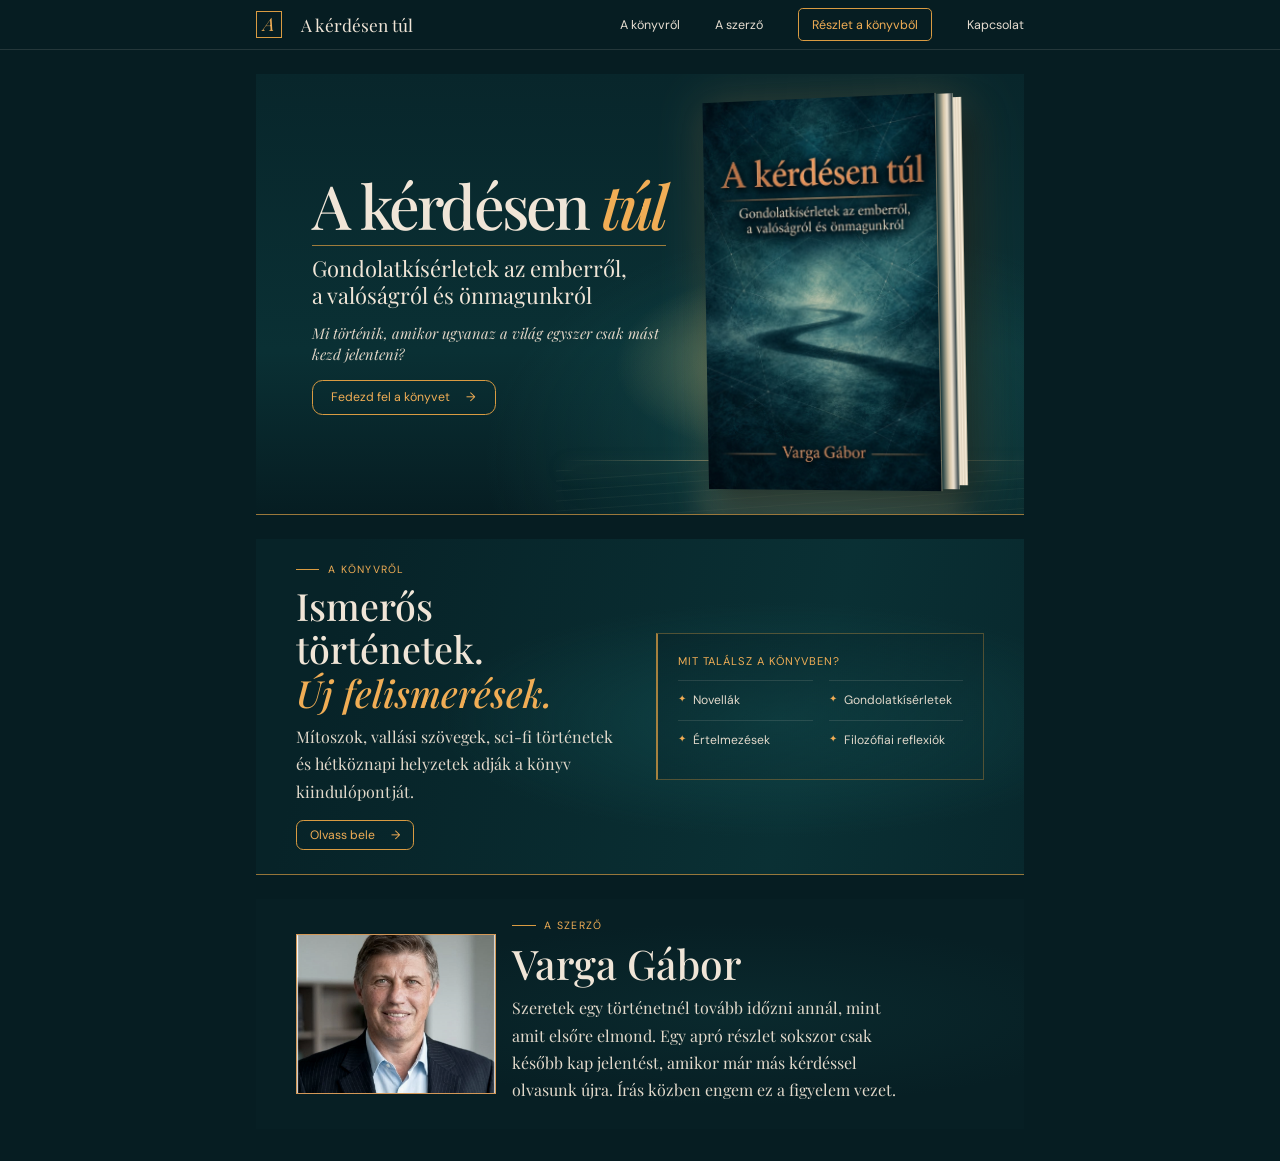
==== index.html @ b34d528b "Add files via upload" ====
<!DOCTYPE html>
<html lang="hu">
  <head>
    <meta charset="UTF-8" />
    <meta name="viewport" content="width=device-width, initial-scale=1.0" />
    <meta
      name="description"
      content="A kérdésen túl – Varga Gábor gondolatkísérletei az emberről, a valóságról és önmagunkról."
    />
    <meta name="theme-color" content="#062126" />
    <title>A kérdésen túl – Varga Gábor</title>
    <link rel="stylesheet" href="styles.css" />
    <script src="app.js" defer></script>
  </head>
  <body class="home-page">
    <header class="site-header">
      <div class="site-header-inner">
        <a class="wordmark" href="#kezdo" aria-label="A kérdésen túl – kezdőlap">
          <span class="wordmark-mark" aria-hidden="true">A</span>
          <span>A kérdésen túl</span>
        </a>
        <button
          class="menu-toggle"
          type="button"
          aria-expanded="false"
          aria-controls="primary-navigation"
          aria-label="Navigáció megnyitása"
        >
          <span></span>
          <span></span>
        </button>
        <nav class="navigation" id="primary-navigation" aria-label="Fő navigáció">
          <a href="#konyv">A könyvről</a>
          <a href="#szerzo">A szerző</a>
          <a class="nav-cta" href="reszlet.html">Részlet a könyvből</a>
          <a href="kapcsolat.html">Kapcsolat</a>
        </nav>
      </div>
    </header>

    <main>
      <section class="hero" id="kezdo" aria-labelledby="hero-title">
        <div class="hero-copy">
          <h1 id="hero-title">A kérdésen <em>túl</em></h1>
          <p class="hero-subtitle">
            Gondolatkísérletek az emberről,<br />
            a valóságról és önmagunkról
          </p>
          <p class="hero-question">
            Mi történik, amikor ugyanaz a világ egyszer csak mást kezd jelenteni?
          </p>
          <a class="button" href="#konyv">
            Fedezd fel a könyvet <span aria-hidden="true">→</span>
          </a>
        </div>
        <div class="hero-art" aria-label="A kérdésen túl című könyv">
          <div class="book-mockup">
            <span class="book-pages" aria-hidden="true"></span>
            <img
              class="book-cover"
              src="images/borito.png"
              alt="A kérdésen túl könyv borítója, Varga Gábor nevével"
              fetchpriority="high"
            />
            <span class="book-spine" aria-hidden="true"></span>
          </div>
        </div>
      </section>

      <section class="book-section" id="konyv" aria-labelledby="book-title">
        <div class="section-inner">
          <div class="section-copy">
            <p class="eyebrow"><span></span> A könyvről</p>
            <h2 id="book-title">Ismerős történetek.<br /><em>Új felismerések.</em></h2>
            <p>
              Mítoszok, vallási szövegek, sci-fi történetek és hétköznapi
              helyzetek adják a könyv kiindulópontját.
            </p>
            <a class="button" href="reszlet.html">
              Olvass bele <span aria-hidden="true">→</span>
            </a>
          </div>
          <aside class="book-art" aria-labelledby="book-highlights-title">
            <h3 class="book-highlights-title" id="book-highlights-title">
              Mit találsz a könyvben?
            </h3>
            <ul class="book-highlights" aria-label="A könyv tartalmi elemei">
              <li>Novellák</li>
              <li>Gondolatkísérletek</li>
              <li>Értelmezések</li>
              <li>Filozófiai reflexiók</li>
            </ul>
          </aside>
        </div>
      </section>

      <section class="author-section" id="szerzo" aria-labelledby="author-title">
        <div class="author-inner">
          <img
            class="author-photo"
            src="images/fénykép.png"
            alt="Varga Gábor szerző portréja"
            loading="lazy"
          />
          <div class="author-copy">
            <p class="eyebrow"><span></span> A szerző</p>
            <h2 id="author-title">Varga Gábor</h2>
            <p>
              Szeretek egy történetnél tovább időzni annál, mint amit elsőre
              elmond. Egy apró részlet sokszor csak később kap jelentést, amikor
              már más kérdéssel olvasunk újra. Írás közben engem ez a figyelem
              vezet.
            </p>
          </div>
        </div>
      </section>
    </main>
  </body>
</html>
---- styles.css ----
@import url("https://fonts.googleapis.com/css2?family=DM+Sans:wght@400;500;600&family=Playfair+Display:ital,wght@0,500;0,600;1,500;1,600&display=swap");

:root {
  color-scheme: dark;
  --night: #061d22;
  --deep-teal: #08272c;
  --teal: #0c373b;
  --paper: #f0e5d7;
  --muted: #c4c6bc;
  --gold: #d99b42;
  --gold-light: #f0ad55;
  --page-gutter: 1rem;
  --content-width: 48rem;
  --serif: "Playfair Display", Georgia, serif;
  --sans: "DM Sans", Arial, sans-serif;
}

* {
  box-sizing: border-box;
}

html {
  scroll-behavior: smooth;
  scroll-padding-top: 5rem;
}

body {
  margin: 0;
  background: var(--night);
  color: var(--paper);
  font-family: var(--serif);
  -webkit-font-smoothing: antialiased;
}

.home-page > main {
  display: grid;
  gap: 1.5rem;
  width: min(calc(100% - 2 * var(--page-gutter)), var(--content-width));
  margin-inline: auto;
  padding: 1.5rem 0 2rem;
}

a {
  color: inherit;
  text-decoration: none;
  -webkit-tap-highlight-color: transparent;
}

a:focus-visible,
button:focus-visible {
  outline: 2px solid var(--gold-light);
  outline-offset: 4px;
}

.site-header {
  position: relative;
  z-index: 3;
  border-bottom: 1px solid rgba(240, 229, 215, 0.13);
  background: #061d22;
}

.site-header-inner {
  display: flex;
  width: min(calc(100% - 2 * var(--page-gutter)), var(--content-width));
  min-height: 49px;
  align-items: center;
  justify-content: space-between;
  margin-inline: auto;
}

.wordmark {
  display: inline-flex;
  align-items: center;
  gap: 1.15rem;
  font-size: 1.08rem;
}

.wordmark-mark {
  display: grid;
  width: 1.65rem;
  height: 1.65rem;
  place-items: center;
  border: 1px solid var(--gold);
  color: var(--gold-light);
  font-size: 1.15rem;
  font-style: italic;
  line-height: 1;
}

.navigation {
  display: flex;
  align-items: center;
  gap: clamp(1.25rem, 3.5vw, 2.2rem);
  color: #e6ddd1;
  font-family: var(--sans);
  font-size: 0.78rem;
}

.navigation a:not(.nav-cta) {
  transition: color 180ms ease;
}

.navigation a:not(.nav-cta):hover {
  color: var(--gold-light);
}

.nav-cta {
  padding: 0.48rem 0.8rem;
  border: 1px solid var(--gold);
  border-radius: 0.3rem;
  color: var(--gold-light);
  transition: background-color 180ms ease;
}

.nav-cta,
.eyebrow {
  font-family: var(--sans);
}

.nav-cta:hover,
.button:hover {
  background-color: rgba(217, 155, 66, 0.14);
}

.menu-toggle {
  display: none;
}

.hero {
  position: relative;
  display: grid;
  min-height: 327px;
  grid-template-columns: 1.1fr 0.9fr;
  align-items: center;
  overflow: hidden;
  padding: 1.5rem clamp(1.25rem, 6vw, 3.5rem);
  border-bottom: 1px solid rgba(217, 155, 66, 0.7);
  background:
    radial-gradient(ellipse at 68% 66%, rgba(162, 162, 112, 0.62), transparent 22%),
    radial-gradient(ellipse at 76% 88%, rgba(31, 115, 113, 0.42), transparent 43%),
    linear-gradient(180deg, #08262b 0%, #0a3034 63%, #061d22 100%);
}

.hero::before {
  position: absolute;
  right: -3%;
  bottom: 12%;
  left: 40%;
  height: 1px;
  background: linear-gradient(90deg, transparent, rgba(237, 199, 139, 0.7), transparent);
  box-shadow:
    0 8px 18px rgba(238, 195, 128, 0.5),
    0 27px 38px rgba(40, 133, 129, 0.25);
  content: "";
}

.hero::after {
  position: absolute;
  right: -5%;
  bottom: -44%;
  left: 39%;
  height: 54%;
  background: repeating-linear-gradient(
    176deg,
    transparent 0,
    rgba(197, 197, 159, 0.08) 1px,
    transparent 2px,
    transparent 10px
  );
  mask-image: linear-gradient(to bottom, rgba(0, 0, 0, 0.8), transparent);
  content: "";
}

.hero-copy,
.hero-art {
  position: relative;
  z-index: 1;
}

.hero-copy {
  padding: 0 0 0.2rem;
}

.hero h1 {
  display: inline-block;
  margin: 0 0 0.55rem;
  padding-bottom: 0.28rem;
  border-bottom: 1px solid rgba(217, 155, 66, 0.72);
  font-size: clamp(2.7rem, 6vw, 3.8rem);
  font-weight: 500;
  letter-spacing: -0.045em;
  line-height: 1.16;
}

h1 em,
h2 em {
  color: var(--gold-light);
  font-weight: 500;
}

.hero-subtitle {
  margin: 0 0 0.85rem;
  font-size: clamp(1.05rem, 2.25vw, 1.37rem);
  line-height: 1.25;
}

.hero-question {
  max-width: 390px;
  margin: 0 0 1rem;
  color: #e0d5c6;
  font-size: 0.92rem;
  font-style: italic;
  line-height: 1.4;
}

.button {
  display: inline-flex;
  min-height: 2.15rem;
  align-items: center;
  justify-content: center;
  gap: 1rem;
  padding: 0.42rem 1.15rem;
  border: 1px solid var(--gold);
  border-radius: 0.65rem;
  color: var(--gold-light);
  font-family: var(--sans);
  font-size: 0.77rem;
  transition: background-color 180ms ease, color 180ms ease;
}

.button:hover {
  color: #ffe0ad;
}

.hero-art {
  display: flex;
  height: 100%;
  align-items: center;
  justify-content: center;
  perspective: 900px;
}

.book-mockup {
  position: relative;
  width: clamp(162px, 24.5vw, 213px);
  aspect-ratio: 0.6;
  transform: rotateY(-7deg) rotateZ(-1deg);
  transform-style: preserve-3d;
  filter:
    drop-shadow(12px 19px 16px rgba(0, 0, 0, 0.42))
    drop-shadow(0 0 22px rgba(255, 200, 120, 0.18));
  transition: transform 300ms ease;
}

.book-mockup::after {
  position: absolute;
  z-index: -1;
  right: -9%;
  bottom: -11%;
  left: -5%;
  height: 12%;
  background: rgba(221, 193, 144, 0.12);
  filter: blur(13px);
  content: "";
}

.book-mockup:hover {
  transform: rotateY(-2deg) rotateZ(0);
}

.book-cover {
  position: relative;
  z-index: 1;
  display: block;
  width: 100%;
  height: 100%;
  border-right: 1px solid rgba(239, 218, 183, 0.38);
  object-fit: cover;
  transform: translateZ(8px);
}

.book-spine {
  position: absolute;
  top: 0.3%;
  right: -8%;
  width: 8%;
  height: 99.3%;
  border-right: 1px solid rgba(255, 239, 210, 0.48);
  background: linear-gradient(90deg, #16363a, #d6c6a9 48%, #f0e5d4 70%, #344347);
  transform: rotateY(28deg);
  transform-origin: left center;
}

.book-pages {
  position: absolute;
  top: 1.2%;
  right: -11%;
  width: 10%;
  height: 97.4%;
  background: repeating-linear-gradient(90deg, #e0d4c0, #fff5e3 2px, #bba98c 3px);
  transform: rotateY(25deg);
}

.book-section {
  position: relative;
  min-height: 248px;
  overflow: hidden;
  border-bottom: 1px solid rgba(217, 155, 66, 0.68);
  background:
    radial-gradient(ellipse at 68% 54%, rgba(21, 86, 88, 0.55), transparent 46%),
    linear-gradient(105deg, #072328 12%, #0a3034 70%, #08282d);
}

.section-inner,
.author-inner {
  display: grid;
  width: min(100% - 3rem, 654px);
  min-height: inherit;
  grid-template-columns: 1fr 1fr;
  align-items: center;
  gap: 2rem;
  margin-inline: auto;
}

.section-copy {
  position: relative;
  z-index: 1;
  padding: 1.5rem 0;
}

.eyebrow {
  display: flex;
  align-items: center;
  gap: 0.55rem;
  margin: 0 0 0.5rem;
  color: var(--gold-light);
  font-size: 0.66rem;
  letter-spacing: 0.12em;
  text-transform: uppercase;
}

.eyebrow span {
  display: inline-block;
  width: 1.45rem;
  height: 1px;
  background: var(--gold);
}

.section-copy h2,
.author-copy h2 {
  margin: 0 0 0.55rem;
  font-size: clamp(1.8rem, 3.6vw, 2.35rem);
  font-weight: 500;
  line-height: 1.16;
}

.section-copy > p:not(.eyebrow),
.author-copy > p:not(.eyebrow) {
  margin: 0 0 0.85rem;
  color: #e2d9cb;
  font-size: 1rem;
  line-height: 1.7;
}

.section-copy .button {
  min-height: 1.9rem;
  margin-top: 0.1rem;
  padding: 0.35rem 0.8rem;
  border-radius: 0.45rem;
  font-size: 0.76rem;
}

.book-art {
  align-self: center;
  padding: 1.25rem;
  border: 1px solid rgba(217, 155, 66, 0.35);
  border-left: 2px solid rgba(217, 155, 66, 0.75);
  background: linear-gradient(
    145deg,
    rgba(6, 29, 34, 0.42),
    rgba(8, 39, 44, 0.12)
  );
}

.book-highlights {
  display: grid;
  grid-template-columns: 1fr;
  column-gap: 1rem;
  margin: 0;
  padding: 0;
  color: #e2d9cb;
  font-family: var(--sans);
  font-size: 0.76rem;
  list-style: none;
}

.book-highlights-title {
  margin: 0 0 0.75rem;
  color: var(--gold-light);
  font-family: var(--sans);
  font-size: 0.7rem;
  font-weight: 400;
  letter-spacing: 0.08em;
  text-transform: uppercase;
}

.book-highlights li {
  display: flex;
  align-items: flex-start;
  gap: 0.45rem;
  padding: 0.7rem 0;
  border-top: 1px solid rgba(240, 229, 215, 0.12);
}

.book-highlights li::before {
  color: var(--gold-light);
  content: "✦";
  font-size: 0.65rem;
}

.excerpt-page {
  display: grid;
  width: min(calc(100% - 2 * var(--page-gutter)), var(--content-width));
  min-height: calc(100svh - 49px);
  justify-items: center;
  align-content: start;
  margin-inline: auto;
  padding: 1.5rem 0 2rem;
  background:
    radial-gradient(ellipse at 50% 20%, rgba(21, 86, 88, 0.28), transparent 55%),
    var(--night);
}

.contact-page {
  display: grid;
  min-height: calc(100svh - 49px);
  justify-items: center;
  align-content: center;
  padding: 3rem var(--page-gutter);
  background:
    radial-gradient(ellipse at 50% 24%, rgba(21, 86, 88, 0.32), transparent 56%),
    var(--night);
}

.contact-card {
  width: min(100%, 42rem);
  padding: clamp(1.5rem, 5vw, 3.5rem);
  border: 1px solid rgba(217, 155, 66, 0.36);
  border-top: 2px solid rgba(217, 155, 66, 0.75);
  background: linear-gradient(
    145deg,
    rgba(8, 39, 44, 0.84),
    rgba(6, 29, 34, 0.66)
  );
  box-shadow: 0 24px 70px rgba(0, 0, 0, 0.22);
}

.contact-card h1 {
  margin: 0 0 0.85rem;
  font-size: clamp(2.5rem, 7vw, 4rem);
  font-weight: 500;
  letter-spacing: -0.04em;
}

.contact-intro {
  max-width: 34rem;
  margin: 0;
  color: #e2d9cb;
  font-size: clamp(1.05rem, 2.7vw, 1.25rem);
  line-height: 1.75;
}

.contact-form {
  display: grid;
  gap: 1rem;
  margin-top: 1.8rem;
}

.form-field {
  display: grid;
  gap: 0.4rem;
}

.form-field label {
  color: #e2d9cb;
  font-family: var(--sans);
  font-size: 0.82rem;
}

.form-field input,
.form-field textarea {
  width: 100%;
  padding: 0.7rem 0.8rem;
  border: 1px solid rgba(217, 155, 66, 0.3);
  border-radius: 0.2rem;
  background: rgba(6, 29, 34, 0.7);
  color: var(--paper);
  font: 1rem/1.5 var(--sans);
}

.form-field textarea {
  min-height: 9rem;
  resize: vertical;
}

.form-field input:focus,
.form-field textarea:focus {
  border-color: var(--gold-light);
  outline: 2px solid rgba(240, 173, 85, 0.22);
  outline-offset: 1px;
}

.contact-submit {
  justify-self: start;
  min-height: 2.5rem;
  padding: 0.55rem 1rem;
  border: 1px solid var(--gold);
  border-radius: 0.3rem;
  background: transparent;
  color: var(--gold-light);
  font-family: var(--sans);
  font-size: 0.82rem;
  cursor: pointer;
  transition: background-color 180ms ease, color 180ms ease;
}

.contact-submit:hover {
  background-color: rgba(217, 155, 66, 0.14);
  color: #ffe0ad;
}

.form-note {
  margin: -0.5rem 0 0;
  color: var(--muted);
  font-family: var(--sans);
  font-size: 0.8rem;
  line-height: 1.5;
}

.contact-closing {
  max-width: 32rem;
  margin: 1.8rem auto 0;
  padding: 1.35rem 0 0;
  border-top: 1px solid rgba(240, 229, 215, 0.13);
  color: #e2d9cb;
  text-align: center;
  font-size: clamp(1rem, 2.7vw, 1.2rem);
  font-style: italic;
  line-height: 1.8;
}

.excerpt-poster {
  position: relative;
  width: 100%;
  overflow: hidden;
  aspect-ratio: 1199 / 1023;
  margin: 0;
  box-shadow: 0 24px 70px rgba(0, 0, 0, 0.32);
  line-height: 0;
}

.excerpt-poster::before {
  position: absolute;
  z-index: 1;
  top: 0;
  left: 0;
  width: 100%;
  height: 9.3%;
  background: #061d22;
  content: "";
  pointer-events: none;
}

.excerpt-poster img {
  display: block;
  width: 100%;
  height: auto;
}

.excerpt-navigation {
  display: flex;
  width: 100%;
  align-items: center;
  justify-content: space-between;
  gap: 1rem;
  padding: 1.15rem 0;
  border-top: 1px solid rgba(217, 155, 66, 0.35);
}

.excerpt-nav-link {
  display: inline-flex;
  align-items: center;
  gap: 0.5rem;
  color: var(--gold-light);
  font-family: var(--sans);
  font-size: 0.82rem;
  transition: color 180ms ease;
}

.excerpt-nav-link:hover {
  color: #ffe0ad;
}

.excerpt-footer {
  position: relative;
  padding: 1.15rem 0 1.75rem;
  border-top: 1px solid rgba(217, 155, 66, 0.65);
  color: var(--paper);
  text-align: center;
}

.excerpt-footer > span {
  position: absolute;
  top: -0.75rem;
  left: 50%;
  padding: 0 0.55rem;
  background: var(--night);
  color: var(--gold-light);
  font-size: 1.15rem;
  transform: translateX(-50%);
}

.excerpt-footer p {
  margin: 0 0 0.25rem;
  font-size: 1rem;
  font-style: italic;
}

.excerpt-footer cite {
  color: var(--gold-light);
  font-family: var(--sans);
  font-size: 0.75rem;
  font-style: normal;
}

.visually-hidden {
  position: absolute;
  width: 1px;
  height: 1px;
  overflow: hidden;
  clip: rect(0, 0, 0, 0);
  clip-path: inset(50%);
  white-space: nowrap;
}

.author-section {
  background:
    radial-gradient(ellipse at 63% 50%, rgba(18, 68, 70, 0.28), transparent 56%),
    #071f24;
}

.author-inner {
  min-height: 195px;
  padding-block: 1.25rem;
  grid-template-columns: 174px 1fr;
  gap: 2.65rem;
}

.author-photo {
  display: block;
  width: 174px;
  height: 145px;
  border: 1px solid var(--gold);
  object-fit: cover;
  object-position: center 27%;
  filter: saturate(0.76) hue-rotate(-5deg) contrast(1.09) brightness(0.97);
}

.author-copy h2 {
  margin-bottom: 0.42rem;
  font-size: clamp(1.9rem, 4vw, 2.55rem);
}

.author-copy > p:not(.eyebrow) {
  max-width: 400px;
  margin-bottom: 0.35rem;
  font-size: 1rem;
  line-height: 1.7;
}

@media (min-width: 1100px) {
  .hero {
    min-height: 390px;
  }

  .book-mockup {
    width: 235px;
  }

  .section-inner,
  .author-inner {
    width: min(100% - 5rem, 980px);
  }

  .book-section {
    min-height: 300px;
  }

  .book-highlights {
    grid-template-columns: repeat(2, minmax(0, 1fr));
  }

  .author-inner {
    min-height: 220px;
  }

  .author-photo {
    width: 200px;
    height: 160px;
  }
}

@media (max-width: 620px) {
  html {
    scroll-padding-top: 4.5rem;
  }

  :root {
    --page-gutter: 0.5rem;
  }

  .site-header-inner {
    min-height: 55px;
  }

  .home-page > main {
    gap: 0.75rem;
    padding: 0.75rem 0 1rem;
  }

  .wordmark {
    gap: 0.7rem;
    font-size: 0.98rem;
  }

  .wordmark-mark {
    width: 1.55rem;
    height: 1.55rem;
  }

  .menu-toggle {
    display: flex;
    width: 2.5rem;
    height: 2.5rem;
    flex-direction: column;
    align-items: center;
    justify-content: center;
    gap: 5px;
    border: 1px solid rgba(217, 155, 66, 0.65);
    border-radius: 0.25rem;
    background: transparent;
    cursor: pointer;
  }

  .menu-toggle span {
    width: 17px;
    height: 1px;
    background: var(--paper);
    transition: transform 180ms ease;
  }

  .menu-toggle[aria-expanded="true"] span:first-child {
    transform: translateY(3px) rotate(45deg);
  }

  .menu-toggle[aria-expanded="true"] span:last-child {
    transform: translateY(-3px) rotate(-45deg);
  }

  .navigation {
    position: absolute;
    top: 100%;
    right: 0;
    left: 0;
    display: none;
    align-items: stretch;
    gap: 0;
    padding: 0.55rem 1rem 1rem;
    border-bottom: 1px solid rgba(240, 229, 215, 0.13);
    background: #061d22;
  }

  .navigation.is-open {
    display: flex;
    flex-direction: column;
  }

  .navigation a:not(.nav-cta) {
    padding: 0.75rem 0;
  }

  .nav-cta {
    align-self: flex-start;
    margin-top: 0.45rem;
  }

  .hero {
    min-height: 430px;
    grid-template-columns: 1fr 0.64fr;
    gap: 0.25rem;
    padding: 1.7rem 1.25rem;
  }

  .hero h1 {
    font-size: clamp(2.2rem, 9.5vw, 3.4rem);
    letter-spacing: -0.055em;
  }

  .hero-subtitle {
    font-size: clamp(0.94rem, 4vw, 1.18rem);
  }

  .hero-question {
    font-size: 0.78rem;
  }

  .hero .button {
    gap: 0.45rem;
    padding-inline: 0.68rem;
    font-size: 0.66rem;
  }

  .book-mockup {
    width: clamp(123px, 37vw, 185px);
  }

  .section-inner {
    width: min(100% - 2rem, 460px);
    grid-template-columns: 1fr;
  }

  .book-section {
    min-height: 0;
  }

  .section-copy {
    padding: 2rem 0 0.8rem;
  }

  .section-copy h2 {
    font-size: clamp(1.9rem, 8vw, 2.5rem);
  }

  .section-copy > p:not(.eyebrow) {
    font-size: 0.95rem;
    line-height: 1.65;
  }

  .book-art {
    margin: 0 0 2rem;
    padding: 1rem;
  }

  .book-highlights {
    column-gap: 0.75rem;
  }

  .excerpt-page {
    min-height: calc(100svh - 55px);
    padding: 0 0 1rem;
  }

  .contact-page {
    min-height: calc(100svh - 55px);
    padding-block: 1.5rem;
  }

  .contact-card {
    padding: 1.5rem 1.15rem;
  }

  .contact-submit {
    width: 100%;
  }

  .excerpt-poster {
    box-shadow: none;
  }

  .excerpt-navigation {
    gap: 0.5rem;
    padding-inline: 0.5rem;
  }

  .excerpt-nav-link {
    font-size: 0.72rem;
  }

  .author-inner {
    width: min(100% - 2rem, 460px);
    min-height: 0;
    grid-template-columns: 110px 1fr;
    gap: 1.1rem;
    padding-block: 2rem;
  }

  .author-photo {
    width: 110px;
    height: 135px;
    object-position: center 25%;
  }

  .author-copy h2 {
    font-size: clamp(1.6rem, 7vw, 2.2rem);
  }

  .author-copy > p:not(.eyebrow) {
    font-size: 0.95rem;
    line-height: 1.55;
  }
}

@media (max-width: 390px) {
  .hero {
    min-height: 390px;
    grid-template-columns: 1fr 0.56fr;
    padding-inline: 1rem;
  }

  .hero h1 {
    font-size: 2.12rem;
  }

  .hero-art {
    margin-right: 0.25rem;
  }

  .book-mockup {
    width: 127px;
  }

  .author-inner {
    grid-template-columns: 92px 1fr;
    gap: 0.8rem;
  }

  .author-photo {
    width: 92px;
    height: 122px;
  }

}

@media (prefers-reduced-motion: reduce) {
  *,
  *::before,
  *::after {
    scroll-behavior: auto !important;
    transition-duration: 0.01ms !important;
  }
}
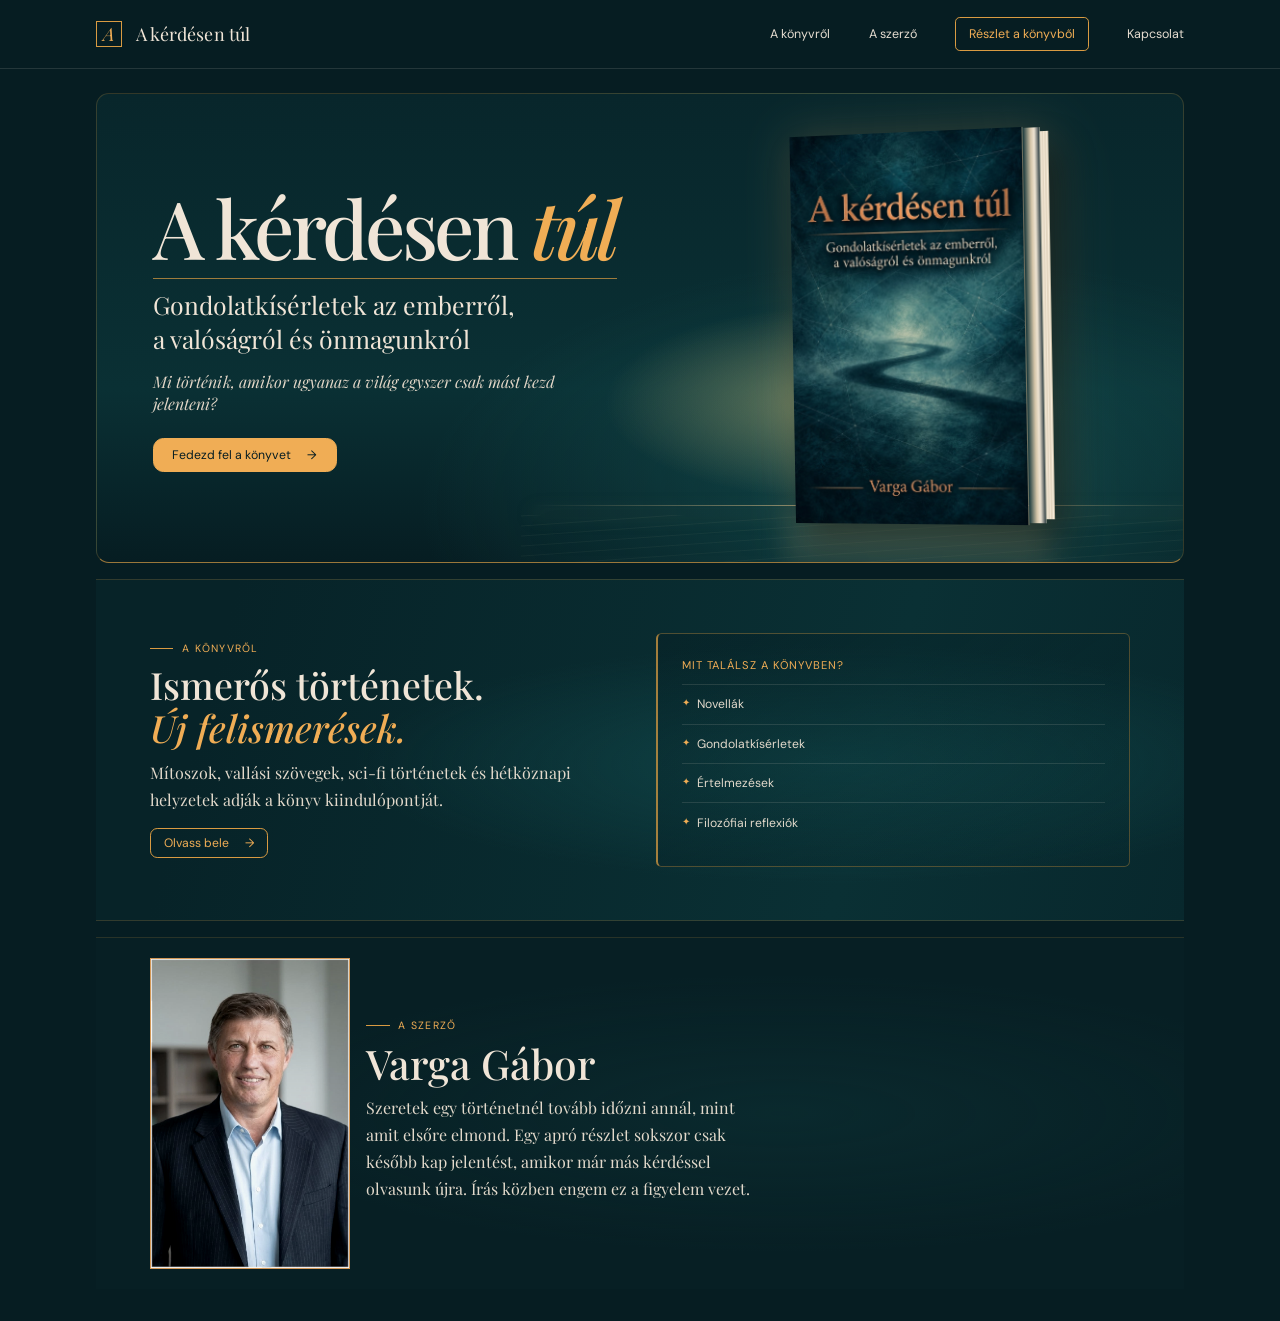
==== commit aa459de5: "Add files via upload" ====
--- a/index.html
+++ b/index.html
@@ -98,7 +98,7 @@
         <div class="author-inner">
           <img
             class="author-photo"
-            src="images/fénykép.png"
+            src="images/fenykep.png"
             alt="Varga Gábor szerző portréja"
             loading="lazy"
           />
--- a/styles.css
+++ b/styles.css
@@ -10,7 +10,8 @@
   --gold: #d99b42;
   --gold-light: #f0ad55;
   --page-gutter: 1rem;
-  --content-width: 48rem;
+  --content-width: 68rem;
+  --reading-width: 58rem;
   --serif: "Playfair Display", Georgia, serif;
   --sans: "DM Sans", Arial, sans-serif;
 }
@@ -34,7 +35,7 @@
 
 .home-page > main {
   display: grid;
-  gap: 1.5rem;
+  gap: 1rem;
   width: min(calc(100% - 2 * var(--page-gutter)), var(--content-width));
   margin-inline: auto;
   padding: 1.5rem 0 2rem;
@@ -62,7 +63,7 @@
 .site-header-inner {
   display: flex;
   width: min(calc(100% - 2 * var(--page-gutter)), var(--content-width));
-  min-height: 49px;
+  min-height: 68px;
   align-items: center;
   justify-content: space-between;
   margin-inline: auto;
@@ -71,8 +72,9 @@
 .wordmark {
   display: inline-flex;
   align-items: center;
-  gap: 1.15rem;
-  font-size: 1.08rem;
+  gap: 0.85rem;
+  font-size: 1.12rem;
+  letter-spacing: 0.01em;
 }
 
 .wordmark-mark {
@@ -90,7 +92,7 @@
 .navigation {
   display: flex;
   align-items: center;
-  gap: clamp(1.25rem, 3.5vw, 2.2rem);
+  gap: clamp(1.25rem, 3vw, 2.5rem);
   color: #e6ddd1;
   font-family: var(--sans);
   font-size: 0.78rem;
@@ -129,11 +131,13 @@
 .hero {
   position: relative;
   display: grid;
-  min-height: 327px;
+  min-height: 430px;
   grid-template-columns: 1.1fr 0.9fr;
   align-items: center;
   overflow: hidden;
   padding: 1.5rem clamp(1.25rem, 6vw, 3.5rem);
+  border: 1px solid rgba(217, 155, 66, 0.22);
+  border-radius: 0.8rem;
   border-bottom: 1px solid rgba(217, 155, 66, 0.7);
   background:
     radial-gradient(ellipse at 68% 66%, rgba(162, 162, 112, 0.62), transparent 22%),
@@ -186,7 +190,7 @@
   margin: 0 0 0.55rem;
   padding-bottom: 0.28rem;
   border-bottom: 1px solid rgba(217, 155, 66, 0.72);
-  font-size: clamp(2.7rem, 6vw, 3.8rem);
+  font-size: clamp(3rem, 6.5vw, 5rem);
   font-weight: 500;
   letter-spacing: -0.045em;
   line-height: 1.16;
@@ -200,15 +204,15 @@
 
 .hero-subtitle {
   margin: 0 0 0.85rem;
-  font-size: clamp(1.05rem, 2.25vw, 1.37rem);
-  line-height: 1.25;
+  font-size: clamp(1.15rem, 2.25vw, 1.55rem);
+  line-height: 1.4;
 }
 
 .hero-question {
-  max-width: 390px;
-  margin: 0 0 1rem;
+  max-width: 28rem;
+  margin: 0 0 1.4rem;
   color: #e0d5c6;
-  font-size: 0.92rem;
+  font-size: 1rem;
   font-style: italic;
   line-height: 1.4;
 }
@@ -226,6 +230,18 @@
   font-family: var(--sans);
   font-size: 0.77rem;
   transition: background-color 180ms ease, color 180ms ease;
+}
+
+.hero .button {
+  border-color: var(--gold-light);
+  background-color: var(--gold-light);
+  color: var(--night);
+}
+
+.hero .button:hover {
+  border-color: var(--paper);
+  background-color: var(--paper);
+  color: var(--night);
 }
 
 .button:hover {
@@ -303,9 +319,10 @@
 
 .book-section {
   position: relative;
-  min-height: 248px;
+  min-height: 300px;
   overflow: hidden;
-  border-bottom: 1px solid rgba(217, 155, 66, 0.68);
+  padding-block: 1.25rem;
+  border-block: 1px solid rgba(217, 155, 66, 0.2);
   background:
     radial-gradient(ellipse at 68% 54%, rgba(21, 86, 88, 0.55), transparent 46%),
     linear-gradient(105deg, #072328 12%, #0a3034 70%, #08282d);
@@ -314,7 +331,7 @@
 .section-inner,
 .author-inner {
   display: grid;
-  width: min(100% - 3rem, 654px);
+  width: min(100% - 4rem, 58rem);
   min-height: inherit;
   grid-template-columns: 1fr 1fr;
   align-items: center;
@@ -372,7 +389,8 @@
 
 .book-art {
   align-self: center;
-  padding: 1.25rem;
+  padding: 1.5rem;
+  border-radius: 0.35rem;
   border: 1px solid rgba(217, 155, 66, 0.35);
   border-left: 2px solid rgba(217, 155, 66, 0.75);
   background: linear-gradient(
@@ -420,20 +438,118 @@
 
 .excerpt-page {
   display: grid;
-  width: min(calc(100% - 2 * var(--page-gutter)), var(--content-width));
-  min-height: calc(100svh - 49px);
+  width: min(calc(100% - 2 * var(--page-gutter)), var(--reading-width));
+  min-height: calc(100svh - 68px);
   justify-items: center;
   align-content: start;
   margin-inline: auto;
-  padding: 1.5rem 0 2rem;
+  padding: 1rem 0 2rem;
   background:
     radial-gradient(ellipse at 50% 20%, rgba(21, 86, 88, 0.28), transparent 55%),
     var(--night);
 }
 
+.excerpt-header .site-header-inner {
+  width: min(calc(100% - 2 * var(--page-gutter)), var(--reading-width));
+  min-height: 56px;
+  justify-content: flex-start;
+}
+
+.full-story {
+  width: min(100%, 46rem);
+  margin-inline: auto;
+  padding-block: 1.5rem 2rem;
+}
+
+.story-image {
+  width: 100%;
+  overflow: hidden;
+  margin: 0 0 2rem;
+  border: 1px solid rgba(217, 155, 66, 0.28);
+  border-radius: 0.5rem;
+  box-shadow: 0 24px 70px rgba(0, 0, 0, 0.28);
+}
+
+.story-image img {
+  display: block;
+  width: 100%;
+  height: clamp(15rem, 34vw, 25rem);
+  object-fit: cover;
+  object-position: center 57%;
+}
+
+.full-story > .eyebrow {
+  margin-bottom: 0.7rem;
+}
+
+.full-story h1 {
+  margin: 0 0 1.5rem;
+  font-size: clamp(2.6rem, 5.4vw, 4.2rem);
+  font-weight: 500;
+  letter-spacing: -0.04em;
+  line-height: 1.1;
+}
+
+.story-copy {
+  color: #e2d9cb;
+  font-size: 1.05rem;
+  line-height: 1.8;
+}
+
+.story-copy p {
+  margin: 0 0 0.65rem;
+}
+
+.story-copy p.story-insert {
+  display: table;
+  margin: 0.5rem 0 1rem;
+  padding: 0.35rem 0.65rem;
+  background: var(--paper);
+  color: var(--night);
+  font-family: var(--sans);
+  font-size: 0.8rem;
+  font-weight: 600;
+  letter-spacing: 0.14em;
+}
+
+.story-copy blockquote {
+  margin: 1.1rem 0;
+  padding: 0.55rem 0 0.55rem 1rem;
+  border-left: 2px solid var(--gold);
+  color: var(--gold-light);
+  font-style: italic;
+  line-height: 1.6;
+}
+
+.story-copy p.story-dialogue {
+  padding-left: 0.9rem;
+  border-left: 1px solid rgba(217, 155, 66, 0.3);
+}
+
+.excerpt-footer {
+  width: 100%;
+  margin-top: 1.25rem;
+  padding: 1.15rem 0;
+  border-top: 1px solid rgba(217, 155, 66, 0.5);
+  text-align: center;
+}
+
+.excerpt-footer p {
+  margin: 0 0 0.3rem;
+  font-size: 1.1rem;
+  font-style: italic;
+}
+
+.excerpt-footer cite {
+  color: var(--gold-light);
+  font-family: var(--sans);
+  font-size: 0.78rem;
+  font-style: normal;
+}
+
 .contact-page {
   display: grid;
-  min-height: calc(100svh - 49px);
+  min-height: calc(100svh - 68px);
   justify-items: center;
   align-content: center;
   padding: 3rem var(--page-gutter);
@@ -447,6 +563,7 @@
   padding: clamp(1.5rem, 5vw, 3.5rem);
   border: 1px solid rgba(217, 155, 66, 0.36);
   border-top: 2px solid rgba(217, 155, 66, 0.75);
+  border-radius: 0.45rem;
   background: linear-gradient(
     145deg,
     rgba(8, 39, 44, 0.84),
@@ -462,6 +579,20 @@
   letter-spacing: -0.04em;
 }
 
+.thank-you-card {
+  width: min(100%, 38rem);
+  padding: clamp(1.5rem, 4vw, 2.75rem);
+}
+
+.thank-you-card h1 {
+  font-size: clamp(2.2rem, 5.5vw, 3.4rem);
+}
+
+.thank-you-card .contact-closing {
+  margin-top: 1.35rem;
+  padding-top: 1rem;
+}
+
 .contact-intro {
   max-width: 34rem;
   margin: 0;
@@ -490,12 +621,18 @@
 .form-field input,
 .form-field textarea {
   width: 100%;
-  padding: 0.7rem 0.8rem;
-  border: 1px solid rgba(217, 155, 66, 0.3);
-  border-radius: 0.2rem;
-  background: rgba(6, 29, 34, 0.7);
+  padding: 0.8rem 0.9rem;
+  border: 1px solid rgba(217, 155, 66, 0.24);
+  border-radius: 0.45rem;
+  background: rgba(6, 29, 34, 0.42);
   color: var(--paper);
   font: 1rem/1.5 var(--sans);
+  transition: border-color 180ms ease, background-color 180ms ease;
+}
+
+.form-field input:hover,
+.form-field textarea:hover {
+  border-color: rgba(217, 155, 66, 0.52);
 }
 
 .form-field textarea {
@@ -506,6 +643,7 @@
 .form-field input:focus,
 .form-field textarea:focus {
   border-color: var(--gold-light);
+  background: rgba(6, 29, 34, 0.72);
   outline: 2px solid rgba(240, 173, 85, 0.22);
   outline-offset: 1px;
 }
@@ -535,6 +673,16 @@
   font-family: var(--sans);
   font-size: 0.8rem;
   line-height: 1.5;
+}
+
+.form-note-privacy {
+  margin-top: 0.25rem;
+  padding: 0.85rem 1rem;
+  border-left: 2px solid rgba(217, 155, 66, 0.65);
+  background: rgba(6, 29, 34, 0.55);
+  color: #d7d6ce;
+  font-size: 0.88rem;
+  line-height: 1.7;
 }
 
 .contact-closing {
@@ -549,34 +697,6 @@
   line-height: 1.8;
 }
 
-.excerpt-poster {
-  position: relative;
-  width: 100%;
-  overflow: hidden;
-  aspect-ratio: 1199 / 1023;
-  margin: 0;
-  box-shadow: 0 24px 70px rgba(0, 0, 0, 0.32);
-  line-height: 0;
-}
-
-.excerpt-poster::before {
-  position: absolute;
-  z-index: 1;
-  top: 0;
-  left: 0;
-  width: 100%;
-  height: 9.3%;
-  background: #061d22;
-  content: "";
-  pointer-events: none;
-}
-
-.excerpt-poster img {
-  display: block;
-  width: 100%;
-  height: auto;
-}
-
 .excerpt-navigation {
   display: flex;
   width: 100%;
@@ -601,38 +721,6 @@
   color: #ffe0ad;
 }
 
-.excerpt-footer {
-  position: relative;
-  padding: 1.15rem 0 1.75rem;
-  border-top: 1px solid rgba(217, 155, 66, 0.65);
-  color: var(--paper);
-  text-align: center;
-}
-
-.excerpt-footer > span {
-  position: absolute;
-  top: -0.75rem;
-  left: 50%;
-  padding: 0 0.55rem;
-  background: var(--night);
-  color: var(--gold-light);
-  font-size: 1.15rem;
-  transform: translateX(-50%);
-}
-
-.excerpt-footer p {
-  margin: 0 0 0.25rem;
-  font-size: 1rem;
-  font-style: italic;
-}
-
-.excerpt-footer cite {
-  color: var(--gold-light);
-  font-family: var(--sans);
-  font-size: 0.75rem;
-  font-style: normal;
-}
-
 .visually-hidden {
   position: absolute;
   width: 1px;
@@ -644,6 +732,7 @@
 }
 
 .author-section {
+  border-top: 1px solid rgba(217, 155, 66, 0.16);
   background:
     radial-gradient(ellipse at 63% 50%, rgba(18, 68, 70, 0.28), transparent 56%),
     #071f24;
@@ -659,10 +748,8 @@
 .author-photo {
   display: block;
   width: 174px;
-  height: 145px;
+  height: auto;
   border: 1px solid var(--gold);
-  object-fit: cover;
-  object-position: center 27%;
   filter: saturate(0.76) hue-rotate(-5deg) contrast(1.09) brightness(0.97);
 }
 
@@ -680,7 +767,7 @@
 
 @media (min-width: 1100px) {
   .hero {
-    min-height: 390px;
+    min-height: 470px;
   }
 
   .book-mockup {
@@ -697,7 +784,7 @@
   }
 
   .book-highlights {
-    grid-template-columns: repeat(2, minmax(0, 1fr));
+    grid-template-columns: minmax(0, 1fr);
   }
 
   .author-inner {
@@ -706,8 +793,24 @@
 
   .author-photo {
     width: 200px;
-    height: 160px;
-  }
+  }
+}
+
+@media (max-width: 760px) and (min-width: 621px) {
+  .wordmark {
+    gap: 0.6rem;
+    font-size: 0.98rem;
+  }
+
+  .navigation {
+    gap: 0.7rem;
+    font-size: 0.7rem;
+  }
+
+  .nav-cta {
+    padding-inline: 0.6rem;
+  }
+
 }
 
 @media (max-width: 620px) {
@@ -720,7 +823,7 @@
   }
 
   .site-header-inner {
-    min-height: 55px;
+    min-height: 60px;
   }
 
   .home-page > main {
@@ -795,10 +898,15 @@
   }
 
   .hero {
-    min-height: 430px;
-    grid-template-columns: 1fr 0.64fr;
-    gap: 0.25rem;
-    padding: 1.7rem 1.25rem;
+    min-height: 0;
+    grid-template-columns: 1fr;
+    gap: 1.5rem;
+    padding: 2rem 1.25rem 1.5rem;
+    border-radius: 0.55rem;
+  }
+
+  .hero-copy {
+    text-align: center;
   }
 
   .hero h1 {
@@ -811,6 +919,7 @@
   }
 
   .hero-question {
+    margin-inline: auto;
     font-size: 0.78rem;
   }
 
@@ -821,7 +930,11 @@
   }
 
   .book-mockup {
-    width: clamp(123px, 37vw, 185px);
+    width: clamp(150px, 42vw, 185px);
+  }
+
+  .hero-art {
+    height: auto;
   }
 
   .section-inner {
@@ -856,12 +969,32 @@
   }
 
   .excerpt-page {
-    min-height: calc(100svh - 55px);
-    padding: 0 0 1rem;
+    min-height: calc(100svh - 60px);
+    padding: 1rem 0;
+  }
+
+  .full-story {
+    padding-block: 0.75rem 1.5rem;
+  }
+
+  .full-story h1 {
+    font-size: clamp(2.5rem, 9vw, 3.4rem);
+  }
+
+  .story-image {
+    margin-bottom: 1.5rem;
+  }
+
+  .story-image img {
+    height: clamp(13rem, 58vw, 20rem);
+  }
+
+  .excerpt-header .site-header-inner {
+    min-height: 60px;
   }
 
   .contact-page {
-    min-height: calc(100svh - 55px);
+    min-height: calc(100svh - 60px);
     padding-block: 1.5rem;
   }
 
@@ -871,10 +1004,6 @@
 
   .contact-submit {
     width: 100%;
-  }
-
-  .excerpt-poster {
-    box-shadow: none;
   }
 
   .excerpt-navigation {
@@ -896,8 +1025,6 @@
 
   .author-photo {
     width: 110px;
-    height: 135px;
-    object-position: center 25%;
   }
 
   .author-copy h2 {
@@ -911,22 +1038,8 @@
 }
 
 @media (max-width: 390px) {
-  .hero {
-    min-height: 390px;
-    grid-template-columns: 1fr 0.56fr;
-    padding-inline: 1rem;
-  }
-
   .hero h1 {
     font-size: 2.12rem;
-  }
-
-  .hero-art {
-    margin-right: 0.25rem;
-  }
-
-  .book-mockup {
-    width: 127px;
   }
 
   .author-inner {
@@ -936,7 +1049,6 @@
 
   .author-photo {
     width: 92px;
-    height: 122px;
   }
 
 }
